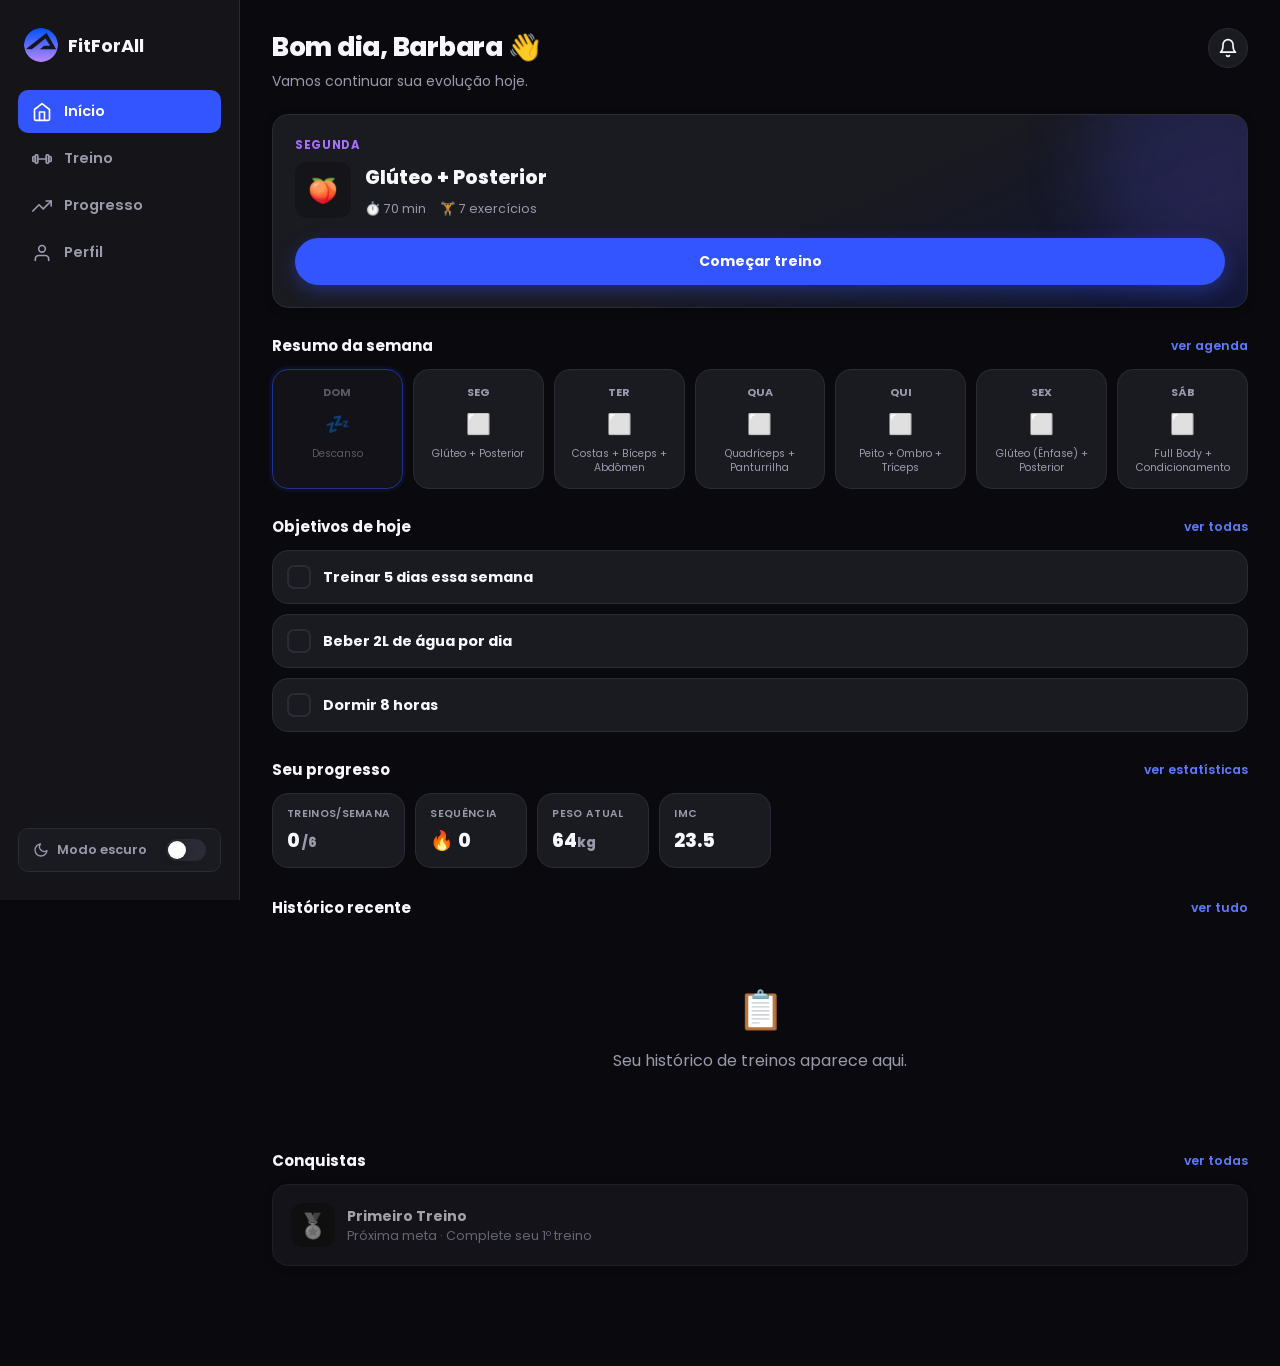
==== index.html @ 661342c2 "Add files via upload" ====
<!DOCTYPE html>
<html lang="pt-BR">
<head>
<meta charset="UTF-8">
<meta name="viewport" content="width=device-width, initial-scale=1.0, viewport-fit=cover">
<title>FitForAll — Treinos Personalizados</title>
<meta name="description" content="Organize seus treinos, acompanhe seu progresso e siga seu cronograma semanal.">
<link rel="manifest" href="manifest.json">
<meta name="theme-color" content="#0A0A0E">
<meta name="mobile-web-app-capable" content="yes">
<meta name="apple-mobile-web-app-capable" content="yes">
<meta name="apple-mobile-web-app-status-bar-style" content="black-translucent">
<meta name="apple-mobile-web-app-title" content="FitForAll">
<link rel="apple-touch-icon" href="icons/apple-touch-icon.png">
<link rel="icon" href="favicon.ico" sizes="any">
<link rel="icon" href="icons/icon-192.png" type="image/png">
<link rel="preconnect" href="https://fonts.googleapis.com">
<link rel="preconnect" href="https://fonts.gstatic.com" crossorigin>
<link rel="stylesheet" href="https://fonts.googleapis.com/css2?family=Poppins:wght@400;500;600;700;800&display=swap" media="print" onload="this.media='all'">
<noscript><link rel="stylesheet" href="https://fonts.googleapis.com/css2?family=Poppins:wght@400;500;600;700;800&display=swap"></noscript>
<link rel="stylesheet" href="css/style.css">
</head>
<body>

<div class="loader-screen" id="loader">
  <div class="loader-ring"></div>
  <p>Carregando seu treino...</p>
</div>

<div id="app"></div>

<script defer src="js/storage.js"></script>
<script defer src="js/data.js"></script>
<script defer src="js/icons.js"></script>
<script defer src="js/timer.js"></script>
<script defer src="js/charts.js"></script>
<script defer src="js/app.js"></script>
</body>
</html>
---- css/style.css ----
/* ==========================================================================
   FitTrack — Design Tokens
   ========================================================================== */
:root{
  --black:#0D0D12;
  --white:#FFFFFF;
  --gray:#F7F7FC;
  --blue:#3355FF;
  --purple:#A66FFC;
  --green:#22C55E;
  --red:#EF4444;

  --bg:#0A0A0E;
  --bg-elevated:#141419;
  --bg-card:#1A1A21;
  --bg-card-hover:#212129;
  --border:#2B2B35;
  --text:#F7F7FC;
  --text-dim:#9A9AAC;
  --text-faint:#848499;
  --accent:var(--blue);
  --accent-2:var(--purple);
  --accent-gradient:linear-gradient(135deg,var(--blue),var(--purple));
  --accent-text:#5C79FF;
  --danger:var(--red);

  --radius-sm:10px;
  --radius:16px;
  --radius-lg:24px;
  --radius-pill:999px;

  --shadow-sm:0 2px 8px rgba(0,0,0,.25);
  --shadow:0 8px 24px rgba(0,0,0,.35);
  --shadow-lg:0 16px 48px rgba(0,0,0,.45);

  --ease:cubic-bezier(.22,1,.36,1);
  --font-display:'Poppins',system-ui,sans-serif;
  --font-body:'Poppins',system-ui,sans-serif;
}

body.light{
  --bg:#F7F7FC;
  --bg-elevated:#FFFFFF;
  --bg-card:#FFFFFF;
  --bg-card-hover:#EFEFF7;
  --border:#E3E3EF;
  --text:#1D1D1F;
  --text-dim:#6B6B78;
  --text-faint:#757582;
  --accent-text:var(--blue);
  --shadow-sm:0 2px 8px rgba(29,29,31,.06);
  --shadow:0 8px 24px rgba(29,29,31,.08);
  --shadow-lg:0 16px 48px rgba(29,29,31,.12);
}

*,*::before,*::after{box-sizing:border-box;margin:0;padding:0;}
html{-webkit-tap-highlight-color:transparent;}
body{
  font-family:var(--font-body);
  background:var(--bg);
  color:var(--text);
  min-height:100vh;
  transition:background .4s var(--ease),color .4s var(--ease);
  overflow-x:hidden;
}
h1,h2,h3,h4{font-family:var(--font-display);letter-spacing:-.01em;}
button{font-family:inherit;cursor:pointer;border:none;background:none;color:inherit;}
input,select,textarea{font-family:inherit;color:inherit;}
a{color:inherit;text-decoration:none;}
::selection{background:var(--accent);color:#fff;}

/* Scrollbar */
::-webkit-scrollbar{width:8px;height:8px;}
::-webkit-scrollbar-thumb{background:var(--border);border-radius:99px;}
::-webkit-scrollbar-track{background:transparent;}

/* Reduced motion */
@media (prefers-reduced-motion: reduce){
  *{animation-duration:.001ms !important;transition-duration:.001ms !important;}
}

/* ==========================================================================
   Layout shell
   ========================================================================== */
#app{
  display:flex;
  min-height:100vh;
}

.sidebar{
  width:240px;
  flex-shrink:0;
  background:var(--bg-elevated);
  border-right:1px solid var(--border);
  padding:28px 18px;
  display:flex;
  flex-direction:column;
  gap:28px;
  position:sticky;
  top:0;
  height:100vh;
}
.brand{
  display:flex;
  align-items:center;
  gap:10px;
  padding:0 6px;
}
.brand-mark{
  width:34px;height:34px;border-radius:50%;
  object-fit:contain;flex-shrink:0;
}
.brand-name{font-family:var(--font-display);font-weight:700;font-size:18px;}

.nav{display:flex;flex-direction:column;gap:4px;}
.nav-item{
  display:flex;align-items:center;gap:12px;
  padding:11px 14px;border-radius:var(--radius-sm);
  color:var(--text-dim);font-weight:600;font-size:14.5px;
  transition:background .25s var(--ease),color .25s var(--ease),transform .15s var(--ease);
}
.nav-item .ico{width:20px;height:20px;display:flex;align-items:center;justify-content:center;flex-shrink:0;}
.nav-item:hover{background:var(--bg-card-hover);color:var(--text);}
.nav-item.active{background:var(--accent);color:#fff;}
.nav-item:active{transform:scale(.97);}

.sidebar-footer{margin-top:auto;display:flex;flex-direction:column;gap:10px;}
.theme-toggle{
  display:flex;align-items:center;justify-content:space-between;
  padding:10px 14px;border-radius:var(--radius-sm);background:var(--bg-card);
  border:1px solid var(--border);font-size:13px;color:var(--text-dim);font-weight:600;
}
.switch{
  width:40px;height:22px;border-radius:99px;background:var(--border);position:relative;transition:background .3s var(--ease);
}
.switch::after{
  content:'';position:absolute;top:2px;left:2px;width:18px;height:18px;border-radius:50%;
  background:#fff;transition:transform .3s var(--ease);box-shadow:var(--shadow-sm);
}
body.light .switch{background:var(--accent);}
body.light .switch::after{transform:translateX(18px);}

main.view-wrap{
  flex:1;
  min-width:0;
  padding:28px 32px 100px;
  max-width:1180px;
}

/* Mobile bottom nav */
.mobile-nav{
  display:none;
  position:fixed;bottom:0;left:0;right:0;
  background:var(--bg-elevated);
  border-top:1px solid var(--border);
  padding:8px 8px calc(8px + env(safe-area-inset-bottom));
  z-index:60;
  justify-content:space-around;
}
.mobile-nav .nav-item{
  flex:0 0 auto;min-width:60px;flex-direction:column;gap:4px;font-size:10.5px;
  padding:7px 8px;text-align:center;white-space:nowrap;border-radius:12px;
}
.mobile-nav .nav-item .lbl{white-space:nowrap;}
.mobile-nav .nav-item .ico{width:22px;height:22px;}
.mobile-nav .nav-item.active{background:var(--accent);}

@media (max-width: 880px){
  .sidebar{display:none;}
  .mobile-nav{display:flex;}
  main.view-wrap{padding:18px 16px 90px;max-width:100%;}
}

/* ==========================================================================
   Header / greeting
   ========================================================================== */
.view-header{
  display:flex;justify-content:space-between;align-items:flex-start;
  margin-bottom:22px;flex-wrap:wrap;gap:12px;
}
.greeting h1{font-size:26px;font-weight:800;}
.greeting p{color:var(--text-dim);font-size:14px;margin-top:4px;}
.header-actions{display:flex;gap:10px;align-items:center;}
.icon-btn{
  width:40px;height:40px;border-radius:50%;background:var(--bg-card);
  border:1px solid var(--border);display:flex;align-items:center;justify-content:center;
  font-size:17px;transition:transform .15s var(--ease),background .2s;
  position:relative;
}
.icon-btn:hover{background:var(--bg-card-hover);}
.icon-btn:active{transform:scale(.92);}
.badge-dot{
  position:absolute;top:6px;right:6px;width:8px;height:8px;border-radius:50%;
  background:var(--red);border:2px solid var(--bg-elevated);
}

/* ==========================================================================
   Cards & grid
   ========================================================================== */
.grid{display:grid;gap:16px;}
.grid-2{grid-template-columns:repeat(2,1fr);}
.grid-3{grid-template-columns:repeat(3,1fr);}
.grid-4{grid-template-columns:repeat(4,1fr);}
@media (max-width: 720px){
  .grid-2,.grid-3,.grid-4{grid-template-columns:repeat(2,1fr);}
}
@media (max-width: 460px){
  .grid-3,.grid-4{grid-template-columns:repeat(2,1fr);}
}

.card{
  background:var(--bg-card);
  border:1px solid var(--border);
  border-radius:var(--radius);
  padding:18px;
  box-shadow:var(--shadow-sm);
  transition:transform .25s var(--ease),box-shadow .25s var(--ease),background .3s var(--ease),border-color .3s;
}
.card.interactive:hover{transform:translateY(-3px);box-shadow:var(--shadow);border-color:var(--accent);}
.card.interactive:active{transform:translateY(-1px) scale(.99);}

.stat-card{display:flex;flex-direction:column;gap:6px;}
.stat-card .stat-label{font-size:12.5px;color:var(--text-dim);font-weight:600;text-transform:uppercase;letter-spacing:.03em;}
.stat-card .stat-value{font-family:var(--font-display);font-size:26px;font-weight:800;}
.stat-card .stat-sub{font-size:12px;color:var(--text-faint);}

/* Hero card — dominant "what should I do now" CTA on the Home screen */
.hero-card{
  position:relative;overflow:hidden;padding:22px;
  background:linear-gradient(155deg, var(--bg-card) 0%, var(--bg-card) 55%, rgba(51,85,255,.16) 100%);
}
.hero-card::before{
  content:'';position:absolute;top:-60px;right:-60px;width:220px;height:220px;border-radius:50%;
  background:var(--accent-gradient);opacity:.16;filter:blur(36px);pointer-events:none;
}
.hero-eyebrow{
  font-size:11.5px;font-weight:700;color:var(--purple);text-transform:uppercase;
  letter-spacing:.06em;margin-bottom:8px;
}
.hero-meta{display:flex;gap:14px;flex-wrap:wrap;margin-top:8px;font-size:12.5px;color:var(--text-dim);}
.hero-meta span{display:inline-flex;align-items:center;gap:5px;}
.hero-cta{width:100%;padding:17px 24px;font-size:15.5px;margin-top:20px;position:relative;}

/* Condensed progress strip — secondary to the hero CTA */
.progress-strip{display:flex;gap:10px;overflow-x:auto;padding-bottom:2px;-webkit-overflow-scrolling:touch;scrollbar-width:none;}
.progress-strip::-webkit-scrollbar{display:none;}
.progress-chip{
  flex:0 0 auto;min-width:112px;background:var(--bg-card);border:1px solid var(--border);
  border-radius:var(--radius);padding:12px 14px;display:flex;flex-direction:column;gap:4px;
}
.progress-chip .stat-label{font-size:10.5px;color:var(--text-dim);font-weight:600;text-transform:uppercase;letter-spacing:.03em;}
.progress-chip .stat-value{font-family:var(--font-display);font-size:19px;font-weight:800;}

/* Compact preview rows (recent history / latest achievement) */
.mini-preview-row{display:flex;align-items:center;gap:12px;}

.section-title{
  font-size:15px;font-weight:700;margin:26px 0 12px;
  display:flex;align-items:center;justify-content:space-between;
}
.section-title .link{font-size:12.5px;color:var(--accent-text);font-weight:600;}

/* Progress bars */
.progress-track{
  width:100%;height:9px;border-radius:99px;background:var(--border);overflow:hidden;
}
.progress-fill{
  height:100%;border-radius:99px;
  background:linear-gradient(90deg,var(--blue),var(--purple));
  width:0%;
  transition:width 1s var(--ease);
}
.progress-fill.thin{background:var(--accent);}

.insight-card{
  font-size:13.5px;font-weight:600;padding:14px 16px;margin-bottom:10px;
  border-left:3px solid var(--border);
}
.insight-card.insight-success{border-left-color:var(--purple);background:rgba(166,111,252,.08);}
.mission-card{
  display:flex;align-items:center;gap:14px;padding:14px 16px;
}

.ring{position:relative;width:78px;height:78px;flex-shrink:0;}
.ring svg{transform:rotate(-90deg);}
.ring circle{fill:none;stroke-width:8;}
.ring .bg{stroke:var(--border);}
.ring .fg{stroke:var(--accent-2);stroke-linecap:round;transition:stroke-dashoffset 1.2s var(--ease);}
.ring-label{
  position:absolute;inset:0;display:flex;align-items:center;justify-content:center;
  font-weight:800;font-size:15px;font-family:var(--font-display);
}

/* Streak flame */
.streak-badge{
  display:flex;align-items:center;gap:8px;font-family:var(--font-display);font-weight:800;font-size:24px;
}

/* Buttons */
.btn{
  display:inline-flex;align-items:center;justify-content:center;gap:8px;
  padding:13px 20px;border-radius:var(--radius-pill);font-weight:700;font-size:14px;
  transition:transform .15s var(--ease),box-shadow .25s var(--ease),background .2s,opacity .2s;
}
.btn-primary{background:var(--accent);color:#fff;box-shadow:0 6px 18px rgba(51,85,255,.35);}
.btn-primary:hover{box-shadow:0 8px 24px rgba(51,85,255,.5);transform:translateY(-1px);}
.btn-primary:active{transform:translateY(0) scale(.97);}
.btn-success{background:var(--green);color:#fff;box-shadow:0 6px 18px rgba(34,197,94,.35);}
.btn-success:active{transform:scale(.97);}
.btn-danger{background:var(--red);color:#fff;}
.btn-ghost{background:var(--bg-card);border:1px solid var(--border);color:var(--text);}
.btn-ghost:hover{background:var(--bg-card-hover);}
.btn-block{width:100%;}
.btn-sm{padding:9px 14px;font-size:12.5px;}
.btn:disabled{opacity:.4;cursor:not-allowed;}
.btn-icon{width:44px;height:44px;padding:0;border-radius:50%;font-size:17px;}

/* Chips / filters */
.chip-row{display:flex;flex-wrap:wrap;gap:8px;}
.chip{
  padding:8px 14px;border-radius:var(--radius-pill);font-size:12.5px;font-weight:600;
  background:var(--bg-card);border:1px solid var(--border);color:var(--text-dim);
  transition:all .2s var(--ease);
}
.chip:hover{color:var(--text);border-color:var(--accent);}
.chip.active{background:var(--accent);color:#fff;border-color:var(--accent);}

/* Weekly calendar */
.week-grid{display:grid;grid-template-columns:repeat(7,1fr);gap:10px;}
@media (max-width:720px){.week-grid{grid-template-columns:repeat(4,1fr);}}
.day-card{
  border-radius:var(--radius);padding:14px 8px;text-align:center;
  background:var(--bg-card);border:1px solid var(--border);
  display:flex;flex-direction:column;align-items:center;gap:8px;
  transition:all .25s var(--ease);
}
.day-card.today{border-color:var(--accent);box-shadow:0 0 0 3px rgba(51,85,255,.15);}
.day-card.done{background:rgba(34,197,94,.08);border-color:var(--green);}
.day-card.rest{opacity:.55;}
.day-name{font-size:11px;color:var(--text-dim);font-weight:700;text-transform:uppercase;}
.day-status{font-size:20px;}
.day-workout{font-size:10.5px;color:var(--text-dim);line-height:1.3;min-height:26px;}

/* List rows */
.list-row{
  display:flex;align-items:center;gap:14px;padding:14px;border-radius:var(--radius);
  background:var(--bg-card);border:1px solid var(--border);margin-bottom:10px;
  transition:all .2s var(--ease);
}
.list-row:hover{border-color:var(--accent);}
.list-row-icon{
  width:44px;height:44px;border-radius:12px;background:var(--bg-elevated);
  display:flex;align-items:center;justify-content:center;font-size:19px;flex-shrink:0;
}
.list-row-body{flex:1;min-width:0;}
.list-row-title{font-weight:700;font-size:14.5px;}
.list-row-sub{font-size:12.5px;color:var(--text-dim);margin-top:2px;}

/* Editor de treino: arrastar-e-soltar pra reordenar exercícios */
.drag-hint{font-size:12px;color:var(--text-faint);margin-bottom:10px;}
.drag-handle{
  flex-shrink:0;width:26px;height:44px;display:flex;align-items:center;justify-content:center;
  color:var(--text-faint);font-size:18px;cursor:grab;touch-action:none;user-select:none;
  letter-spacing:-2px;line-height:1;
}
.drag-handle:active{cursor:grabbing;}
.draggable-row.dragging{
  opacity:.9;box-shadow:var(--shadow-lg);border-color:var(--accent);
  position:relative;z-index:20;
}
.add-exercise-row:hover{border-color:var(--accent);background:var(--bg-card-hover);}

/* Exercise card */
.exercise-card{cursor:pointer;}
.exercise-thumb{
  width:100%;aspect-ratio:16/10;border-radius:var(--radius-sm);
  background:linear-gradient(135deg,var(--bg-elevated),var(--bg-card-hover));
  display:flex;align-items:center;justify-content:center;font-size:34px;margin-bottom:10px;
  border:1px solid var(--border);
}
.exercise-name{font-weight:700;font-size:14px;}
.exercise-meta{font-size:11.5px;color:var(--text-dim);margin-top:3px;}
.muscle-tag{
  display:inline-block;margin-top:8px;padding:3px 9px;border-radius:99px;font-size:10.5px;font-weight:700;
  background:rgba(51,85,255,.14);color:var(--accent-text);
}

/* Modal / overlay */
.overlay{
  position:fixed;inset:0;background:rgba(0,0,0,.6);backdrop-filter:blur(4px);
  display:flex;align-items:flex-end;justify-content:center;z-index:100;
  opacity:0;pointer-events:none;transition:opacity .3s var(--ease);
}
.overlay.open{opacity:1;pointer-events:auto;}
@media (min-width:720px){.overlay{align-items:center;}}
.modal{
  background:var(--bg-elevated);border-radius:22px 22px 0 0;
  width:100%;max-width:560px;max-height:88vh;overflow-y:auto;
  padding:22px;transform:translateY(40px);transition:transform .35s var(--ease);
  border:1px solid var(--border);
}
@media (min-width:720px){.modal{border-radius:22px;transform:translateY(20px) scale(.97);}}
.overlay.open .modal{transform:translateY(0) scale(1);}
.modal-handle{width:40px;height:4px;background:var(--border);border-radius:99px;margin:0 auto 16px;}
.modal-close{
  position:absolute;top:16px;right:16px;width:34px;height:34px;border-radius:50%;
  background:var(--bg-card);display:flex;align-items:center;justify-content:center;
}

/* Full-screen workout runner */
.runner{
  position:fixed;inset:0;background:var(--bg);z-index:200;
  display:flex;flex-direction:column;
  transform:translateY(100%);transition:transform .4s var(--ease);
}
.runner.open{transform:translateY(0);}
.runner-header{
  padding:18px 20px;display:flex;align-items:center;justify-content:space-between;
  border-bottom:1px solid var(--border);
}
.runner-body{flex:1;overflow-y:auto;padding:24px 20px 40px;display:flex;flex-direction:column;align-items:center;}
.runner-exercise-media{
  width:100%;max-width:340px;aspect-ratio:4/3;border-radius:var(--radius-lg);
  background:linear-gradient(135deg,var(--bg-elevated),var(--bg-card-hover));
  display:flex;align-items:center;justify-content:center;font-size:64px;margin-bottom:18px;
  border:1px solid var(--border);
}
.runner-title{font-size:22px;font-weight:800;text-align:center;}
.runner-muscle{color:var(--text-dim);font-size:13px;margin-top:4px;text-align:center;}
.set-tracker{width:100%;max-width:400px;margin-top:24px;display:flex;flex-direction:column;gap:10px;}
.set-row{
  display:flex;align-items:center;gap:10px;background:var(--bg-card);border:1px solid var(--border);
  border-radius:var(--radius-sm);padding:10px 12px;transition:all .2s var(--ease);
}
.set-row.done{border-color:var(--green);background:rgba(34,197,94,.07);}
.set-num{width:26px;height:26px;border-radius:50%;background:var(--bg-elevated);display:flex;align-items:center;justify-content:center;font-size:12px;font-weight:700;flex-shrink:0;}
.set-row input{
  width:100%;background:var(--bg-elevated);border:1px solid var(--border);border-radius:8px;
  padding:8px 10px;font-size:14px;text-align:center;
}
.set-field{flex:1;display:flex;flex-direction:column;gap:3px;}
.set-field label{font-size:9.5px;color:var(--text-faint);text-transform:uppercase;font-weight:700;text-align:center;}
.set-check{
  width:34px;height:34px;border-radius:50%;background:var(--bg-elevated);border:1px solid var(--border);
  display:flex;align-items:center;justify-content:center;flex-shrink:0;transition:all .2s var(--ease);
}
.set-row.done .set-check{background:var(--green);border-color:var(--green);color:#fff;}
.runner-footer{padding:16px 20px calc(16px + env(safe-area-inset-bottom));border-top:1px solid var(--border);}
.rest-compare{font-size:12px;color:var(--text-dim);margin-top:14px;text-align:center;}
.rest-compare b{color:var(--text);}

/* Rest timer — experiência full-screen, estilo Hevy */
.rest-overlay{
  position:fixed;inset:0;z-index:200;
  background:var(--bg);
  display:flex;align-items:center;justify-content:center;
  opacity:0;transition:opacity .3s var(--ease);
}
.rest-overlay.open{opacity:1;}
.rest-overlay-inner{width:100%;max-width:380px;padding:32px 24px;text-align:center;}
.rest-eyebrow{font-size:13px;font-weight:700;color:var(--purple);text-transform:uppercase;letter-spacing:.08em;margin-bottom:24px;}
.rest-ring{position:relative;width:220px;height:220px;margin:0 auto 28px;}
.rest-ring svg{width:100%;height:100%;transform:rotate(-90deg);}
.rest-ring circle{fill:none;stroke-width:10;}
.rest-ring-bg{stroke:var(--border);}
.rest-ring-fg{stroke:var(--blue);stroke-linecap:round;transition:stroke-dashoffset 1s linear;}
.rest-time{position:absolute;inset:0;display:flex;align-items:center;justify-content:center;font-family:var(--font-display);font-size:52px;font-weight:800;}
.rest-next{margin-bottom:28px;min-height:40px;}
.rest-next-label{font-size:12px;color:var(--text-dim);text-transform:uppercase;letter-spacing:.05em;}
.rest-next-name{font-size:18px;font-weight:800;margin-top:4px;line-height:1.3;}
.rest-actions{display:flex;flex-direction:column;gap:12px;}

/* Completion celebration */
.celebrate{
  display:flex;flex-direction:column;align-items:center;text-align:center;gap:14px;padding:30px 10px;
}
.celebrate .emoji{font-size:64px;}
.celebrate h2{font-size:24px;}
.celebrate p{color:var(--text-dim);font-size:14px;}
.celebrate-stats{display:flex;gap:20px;margin:10px 0;}
.celebrate-stats div{text-align:center;}
.celebrate-stats b{display:block;font-size:20px;font-family:var(--font-display);}
.celebrate-stats span{font-size:11px;color:var(--text-dim);}
.xp-earned{
  font-family:var(--font-display);font-weight:800;font-size:18px;color:#fff;
  background:var(--accent-gradient);padding:8px 20px;border-radius:var(--radius-pill);
}
.celebrate-extra{font-size:13px;color:var(--text);font-weight:600;margin:0;}

/* Confetti */
.confetti-piece{
  position:fixed;top:-10px;width:8px;height:14px;z-index:300;pointer-events:none;
  animation:confetti-fall linear forwards;
}
@keyframes confetti-fall{
  to{transform:translateY(105vh) rotate(540deg);opacity:.3;}
}

/* Toast / notification */
.toast-wrap{position:fixed;top:16px;right:16px;z-index:400;display:flex;flex-direction:column;gap:10px;max-width:320px;}
.toast{
  background:var(--bg-elevated);border:1px solid var(--border);border-radius:var(--radius-sm);
  padding:13px 16px;box-shadow:var(--shadow);font-size:13px;display:flex;gap:10px;align-items:flex-start;
  animation:toast-in .35s var(--ease);
}
@keyframes toast-in{from{transform:translateX(30px);opacity:0;}to{transform:translateX(0);opacity:1;}}
.toast b{display:block;font-size:13px;margin-bottom:2px;}
.toast span{color:var(--text-dim);font-size:12px;}

/* Forms */
.field{display:flex;flex-direction:column;gap:6px;margin-bottom:14px;min-width:0;}
.field label{font-size:12.5px;font-weight:600;color:var(--text-dim);}
.field input,.field select,.field textarea{
  width:100%;
  background:var(--bg-card);border:1px solid var(--border);border-radius:var(--radius-sm);
  padding:12px 14px;font-size:14px;transition:border-color .2s;
}
.field input:focus,.field select:focus,.field textarea:focus{outline:none;border-color:var(--accent);}

/* ==========================================================================
   Acessibilidade — foco visível (WCAG 2.2 AA 2.4.7 / 2.4.11)
   Usa :focus-visible pra só aparecer em navegação por teclado, não em
   todo clique de mouse/touch. Aplica a TODO elemento interativo, incluindo
   divs que viraram clicáveis via role="button" (ver makeInteractiveElementsAccessible
   em app.js).
   ========================================================================== */
button:focus-visible,
a:focus-visible,
input:focus-visible,
select:focus-visible,
textarea:focus-visible,
[tabindex]:focus-visible,
[role="button"]:focus-visible{
  outline:2px solid var(--blue);
  outline-offset:2px;
  border-radius:4px;
}
.field input:focus-visible,.field select:focus-visible,.field textarea:focus-visible{
  outline:2px solid var(--blue);
  outline-offset:1px;
  border-color:var(--accent);
}
/* Em elementos já redondos (ícones, chips), o offset padrão corta o anel — ajusta */
.icon-btn:focus-visible,.chip:focus-visible{outline-offset:3px;}
.nav-item:focus-visible{outline-offset:-2px;}

.field-row{display:grid;grid-template-columns:minmax(0,1fr) minmax(0,1fr);gap:12px;}

/* Tabs */
.tabs{display:flex;gap:6px;border-bottom:1px solid var(--border);margin-bottom:18px;overflow-x:auto;}
.tab-btn{
  padding:10px 14px;font-size:13px;font-weight:700;color:var(--text-dim);white-space:nowrap;
  border-bottom:2px solid transparent;transition:all .2s;
}
.tab-btn.active{color:var(--text);border-color:var(--accent);}

/* Goals */
.goal-row{display:flex;align-items:center;gap:12px;}
.goal-check{
  width:24px;height:24px;border-radius:7px;border:2px solid var(--border);flex-shrink:0;
  display:flex;align-items:center;justify-content:center;font-size:13px;transition:all .2s var(--ease);
}
.goal-row.done .goal-check{background:var(--green);border-color:var(--green);color:#fff;}
.goal-row.done .list-row-title{text-decoration:line-through;color:var(--text-dim);}

/* Achievement */
.ach-card{text-align:center;padding:18px 10px;}
.ach-emoji{font-size:32px;display:block;margin-bottom:8px;filter:grayscale(1);opacity:.35;transition:all .3s var(--ease);}
.ach-card.unlocked .ach-emoji{filter:none;opacity:1;}
.ach-card.unlocked{border-color:var(--accent);}
.ach-name{font-size:12.5px;font-weight:700;}
.ach-desc{font-size:10.5px;color:var(--text-dim);margin-top:3px;}

/* Empty state */
.empty-state{text-align:center;padding:50px 20px;color:var(--text-dim);}
.empty-state .emoji{font-size:38px;display:block;margin-bottom:10px;}

/* Simple bar chart */
.bar-chart{display:flex;align-items:flex-end;gap:8px;height:140px;padding-top:10px;}
.bar-chart .bar-col{flex:1;display:flex;flex-direction:column;align-items:center;justify-content:flex-end;height:100%;gap:6px;}
.bar-chart .bar{
  width:100%;max-width:26px;border-radius:6px 6px 2px 2px;background:linear-gradient(180deg,var(--blue),var(--purple));
  transition:height 1s var(--ease);min-height:3px;
}
.bar-chart .bar-label{font-size:10px;color:var(--text-dim);font-weight:600;}

/* Line sparkline */
.line-chart-wrap{width:100%;overflow-x:auto;}

/* Fade / slide in */
.view-enter{animation:view-in .4s var(--ease);}
@keyframes view-in{from{opacity:0;transform:translateY(10px);}to{opacity:1;transform:translateY(0);}}

.mood-row{display:flex;gap:10px;justify-content:center;flex-wrap:wrap;}
.mood-opt{
  display:flex;flex-direction:column;align-items:center;gap:6px;padding:14px 10px;border-radius:var(--radius);
  background:var(--bg-card);border:2px solid var(--border);flex:1;min-width:70px;transition:all .2s var(--ease);
}
.mood-opt .em{font-size:26px;}
.mood-opt span{font-size:10.5px;font-weight:700;color:var(--text-dim);}
.mood-opt.selected{border-color:var(--accent);background:rgba(51,85,255,.08);}

.skeleton{
  background:linear-gradient(90deg,var(--bg-card) 25%,var(--bg-card-hover) 50%,var(--bg-card) 75%);
  background-size:200% 100%;animation:shimmer 1.4s infinite;border-radius:var(--radius-sm);
}
@keyframes shimmer{from{background-position:200% 0;}to{background-position:-200% 0;}}

.loader-screen{
  position:fixed;inset:0;background:var(--bg);z-index:999;display:flex;flex-direction:column;
  align-items:center;justify-content:center;gap:16px;transition:opacity .5s var(--ease);
}
.loader-ring{
  width:44px;height:44px;border-radius:50%;border:4px solid var(--border);border-top-color:var(--accent);
  animation:spin 0.8s linear infinite;
}
@keyframes spin{to{transform:rotate(360deg);}}
.loader-screen p{color:var(--text-dim);font-size:13px;font-weight:600;}

hr.sep{border:none;border-top:1px solid var(--border);margin:20px 0;}
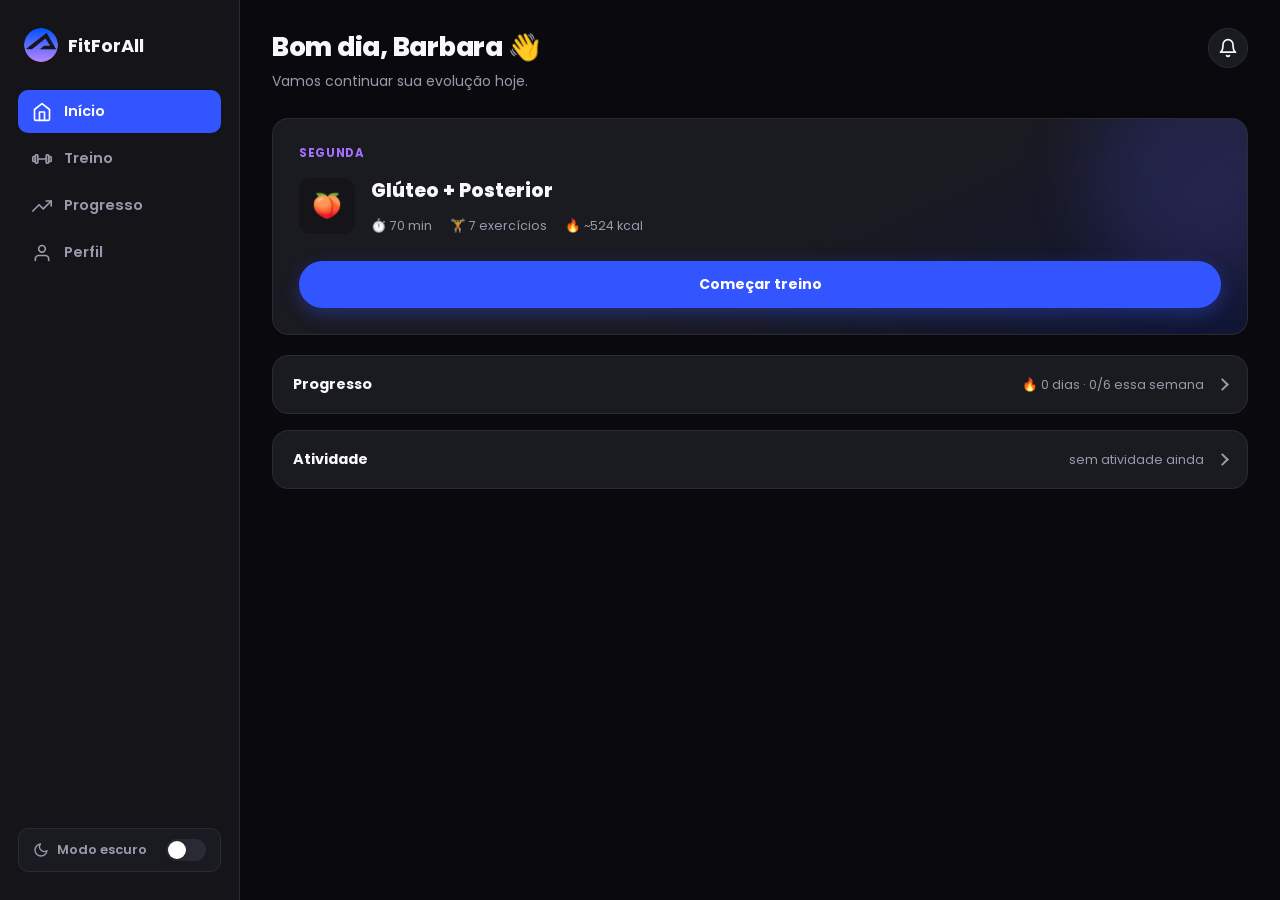
==== commit 8325d013: "Add analytics.js script to index.html" ====
--- a/index.html
+++ b/index.html
@@ -29,9 +29,16 @@
 
 <div id="app"></div>
 
+<script defer src="js/config.js"></script>
+<script defer src="js/utils.js"></script>
 <script defer src="js/storage.js"></script>
+<script defer src="js/database.js"></script>
+<script defer src="js/api.js"></script>
+<script defer src="js/auth.js"></script>
+<script defer src="js/sync.js"></script>
 <script defer src="js/data.js"></script>
 <script defer src="js/icons.js"></script>
+<script defer src="js/analytics.js"></script>
 <script defer src="js/timer.js"></script>
 <script defer src="js/charts.js"></script>
 <script defer src="js/app.js"></script>
--- a/css/style.css
+++ b/css/style.css
@@ -143,7 +143,7 @@
 main.view-wrap{
   flex:1;
   min-width:0;
-  padding:28px 32px 100px;
+  padding:calc(28px + env(safe-area-inset-top)) 32px 100px;
   max-width:1180px;
 }
 
@@ -168,7 +168,7 @@
 @media (max-width: 880px){
   .sidebar{display:none;}
   .mobile-nav{display:flex;}
-  main.view-wrap{padding:18px 16px 90px;max-width:100%;}
+  main.view-wrap{padding:calc(22px + env(safe-area-inset-top)) 18px 90px;max-width:100%;}
 }
 
 /* ==========================================================================
@@ -176,7 +176,7 @@
    ========================================================================== */
 .view-header{
   display:flex;justify-content:space-between;align-items:flex-start;
-  margin-bottom:22px;flex-wrap:wrap;gap:12px;
+  margin-bottom:26px;flex-wrap:wrap;gap:12px;
 }
 .greeting h1{font-size:26px;font-weight:800;}
 .greeting p{color:var(--text-dim);font-size:14px;margin-top:4px;}
@@ -226,7 +226,7 @@
 
 /* Hero card — dominant "what should I do now" CTA on the Home screen */
 .hero-card{
-  position:relative;overflow:hidden;padding:22px;
+  position:relative;overflow:hidden;padding:26px;margin-bottom:20px;
   background:linear-gradient(155deg, var(--bg-card) 0%, var(--bg-card) 55%, rgba(51,85,255,.16) 100%);
 }
 .hero-card::before{
@@ -235,21 +235,34 @@
 }
 .hero-eyebrow{
   font-size:11.5px;font-weight:700;color:var(--purple);text-transform:uppercase;
-  letter-spacing:.06em;margin-bottom:8px;
-}
-.hero-meta{display:flex;gap:14px;flex-wrap:wrap;margin-top:8px;font-size:12.5px;color:var(--text-dim);}
-.hero-meta span{display:inline-flex;align-items:center;gap:5px;}
-.hero-cta{width:100%;padding:17px 24px;font-size:15.5px;margin-top:20px;position:relative;}
+  letter-spacing:.06em;margin-bottom:14px;
+}
+.hero-meta{display:flex;gap:18px;flex-wrap:wrap;margin-top:12px;font-size:12.5px;color:var(--text-dim);}
+.hero-meta span{display:inline-flex;align-items:center;gap:6px;}
+.hero-cta{width:100%;padding:17px 24px;font-size:15.5px;margin-top:26px;position:relative;}
 
 /* Condensed progress strip — secondary to the hero CTA */
-.progress-strip{display:flex;gap:10px;overflow-x:auto;padding-bottom:2px;-webkit-overflow-scrolling:touch;scrollbar-width:none;}
-.progress-strip::-webkit-scrollbar{display:none;}
-.progress-chip{
-  flex:0 0 auto;min-width:112px;background:var(--bg-card);border:1px solid var(--border);
-  border-radius:var(--radius);padding:12px 14px;display:flex;flex-direction:column;gap:4px;
-}
-.progress-chip .stat-label{font-size:10.5px;color:var(--text-dim);font-weight:600;text-transform:uppercase;letter-spacing:.03em;}
-.progress-chip .stat-value{font-family:var(--font-display);font-size:19px;font-weight:800;}
+/* Seções recolhíveis do Dashboard — <details> nativo: já vem com
+   navegação por teclado e anúncio de expandido/recolhido pro leitor de
+   tela, sem precisar de JS extra pra isso. */
+.dash-section{
+  background:var(--bg-card);border:1px solid var(--border);border-radius:var(--radius);
+  margin-bottom:16px;overflow:hidden;
+}
+.dash-section summary{
+  list-style:none;cursor:pointer;padding:18px 20px;display:flex;
+  align-items:center;justify-content:space-between;gap:14px;
+}
+.dash-section summary::-webkit-details-marker{display:none;}
+.dash-section summary::after{
+  content:'';width:9px;height:9px;border-right:2px solid var(--text-dim);border-bottom:2px solid var(--text-dim);
+  transform:rotate(-45deg);flex-shrink:0;transition:transform .2s var(--ease);
+}
+.dash-section[open] summary::after{transform:rotate(45deg);}
+.dash-section-title{font-weight:700;font-size:14.5px;}
+.dash-section-glance{font-size:12.5px;color:var(--text-dim);flex:1;text-align:right;overflow:hidden;text-overflow:ellipsis;white-space:nowrap;}
+.dash-section-body{padding:4px 20px 20px;}
+.dash-section-body .section-title{margin-top:22px;}
 
 /* Compact preview rows (recent history / latest achievement) */
 .mini-preview-row{display:flex;align-items:center;gap:12px;}
@@ -340,6 +353,22 @@
 .day-name{font-size:11px;color:var(--text-dim);font-weight:700;text-transform:uppercase;}
 .day-status{font-size:20px;}
 .day-workout{font-size:10.5px;color:var(--text-dim);line-height:1.3;min-height:26px;}
+.day-status svg{display:inline-block;}
+.day-card.done .day-status{color:var(--green);}
+.day-card.rest .day-status{color:var(--text-faint);}
+
+.agenda-week-nav{display:flex;align-items:center;justify-content:space-between;margin-bottom:16px;}
+.agenda-week-label{text-align:center;display:flex;flex-direction:column;}
+.agenda-week-label span:first-child{font-weight:700;font-size:15px;}
+.agenda-week-sub{font-size:12px;color:var(--text-dim);}
+.agenda-complete-banner{
+  display:flex;align-items:center;gap:8px;justify-content:center;
+  background:rgba(34,197,94,.1);color:var(--green);border:1px solid rgba(34,197,94,.3);
+  border-radius:var(--radius);padding:10px 14px;font-size:13px;font-weight:700;margin-bottom:16px;
+}
+.list-row-muted{opacity:.6;}
+.list-row-trail{flex-shrink:0;color:var(--text-dim);display:flex;align-items:center;}
+.done-badge{display:flex;align-items:center;gap:5px;color:var(--green);font-weight:700;font-size:12.5px;}
 
 /* List rows */
 .list-row{
@@ -388,7 +417,7 @@
 /* Modal / overlay */
 .overlay{
   position:fixed;inset:0;background:rgba(0,0,0,.6);backdrop-filter:blur(4px);
-  display:flex;align-items:flex-end;justify-content:center;z-index:100;
+  display:flex;align-items:flex-end;justify-content:center;z-index:250;
   opacity:0;pointer-events:none;transition:opacity .3s var(--ease);
 }
 .overlay.open{opacity:1;pointer-events:auto;}
@@ -415,36 +444,44 @@
 }
 .runner.open{transform:translateY(0);}
 .runner-header{
-  padding:18px 20px;display:flex;align-items:center;justify-content:space-between;
-  border-bottom:1px solid var(--border);
-}
+  padding:calc(18px + env(safe-area-inset-top)) 20px 18px;display:flex;align-items:center;justify-content:space-between;
+  gap:12px;border-bottom:1px solid var(--border);
+}
+.runner-header-mid{flex:1;min-width:0;text-align:center;}
+.runner-counter{font-weight:700;font-size:13px;color:var(--text-dim);}
+.runner-clock{font-size:11.5px;color:var(--text-faint);margin-top:2px;white-space:nowrap;overflow:hidden;text-overflow:ellipsis;}
 .runner-body{flex:1;overflow-y:auto;padding:24px 20px 40px;display:flex;flex-direction:column;align-items:center;}
 .runner-exercise-media{
   width:100%;max-width:340px;aspect-ratio:4/3;border-radius:var(--radius-lg);
   background:linear-gradient(135deg,var(--bg-elevated),var(--bg-card-hover));
   display:flex;align-items:center;justify-content:center;font-size:64px;margin-bottom:18px;
-  border:1px solid var(--border);
-}
+  border:1px solid var(--border);transition:border-color .3s, box-shadow .3s;
+}
+.runner-exercise-media.complete{border-color:var(--green);box-shadow:0 0 0 3px rgba(34,197,94,.2);animation:exercisePulse .6s var(--ease);}
+@keyframes exercisePulse{0%{transform:scale(1);}50%{transform:scale(1.03);}100%{transform:scale(1);}}
 .runner-title{font-size:22px;font-weight:800;text-align:center;}
 .runner-muscle{color:var(--text-dim);font-size:13px;margin-top:4px;text-align:center;}
-.set-tracker{width:100%;max-width:400px;margin-top:24px;display:flex;flex-direction:column;gap:10px;}
+.set-tracker{width:100%;max-width:400px;margin-top:24px;display:flex;flex-direction:column;gap:12px;}
 .set-row{
   display:flex;align-items:center;gap:10px;background:var(--bg-card);border:1px solid var(--border);
-  border-radius:var(--radius-sm);padding:10px 12px;transition:all .2s var(--ease);
+  border-radius:var(--radius-sm);padding:12px;transition:all .2s var(--ease);min-height:44px;
 }
 .set-row.done{border-color:var(--green);background:rgba(34,197,94,.07);}
-.set-num{width:26px;height:26px;border-radius:50%;background:var(--bg-elevated);display:flex;align-items:center;justify-content:center;font-size:12px;font-weight:700;flex-shrink:0;}
+.set-row.skipped{opacity:.55;}
+.set-num{width:28px;height:28px;border-radius:50%;background:var(--bg-elevated);display:flex;align-items:center;justify-content:center;font-size:12px;font-weight:700;flex-shrink:0;}
 .set-row input{
   width:100%;background:var(--bg-elevated);border:1px solid var(--border);border-radius:8px;
-  padding:8px 10px;font-size:14px;text-align:center;
-}
-.set-field{flex:1;display:flex;flex-direction:column;gap:3px;}
+  padding:11px 10px;font-size:15px;text-align:center;min-height:44px;
+}
+.set-field{flex:1;display:flex;flex-direction:column;gap:4px;}
 .set-field label{font-size:9.5px;color:var(--text-faint);text-transform:uppercase;font-weight:700;text-align:center;}
 .set-check{
-  width:34px;height:34px;border-radius:50%;background:var(--bg-elevated);border:1px solid var(--border);
+  width:44px;height:44px;border-radius:50%;background:var(--bg-elevated);border:1px solid var(--border);
   display:flex;align-items:center;justify-content:center;flex-shrink:0;transition:all .2s var(--ease);
 }
 .set-row.done .set-check{background:var(--green);border-color:var(--green);color:#fff;}
+.set-skip-btn{width:40px;height:40px;flex-shrink:0;color:var(--text-faint);}
+.set-skipped-label{flex:1;font-size:13px;color:var(--text-faint);font-style:italic;}
 .runner-footer{padding:16px 20px calc(16px + env(safe-area-inset-bottom));border-top:1px solid var(--border);}
 .rest-compare{font-size:12px;color:var(--text-dim);margin-top:14px;text-align:center;}
 .rest-compare b{color:var(--text);}
@@ -464,11 +501,25 @@
 .rest-ring circle{fill:none;stroke-width:10;}
 .rest-ring-bg{stroke:var(--border);}
 .rest-ring-fg{stroke:var(--blue);stroke-linecap:round;transition:stroke-dashoffset 1s linear;}
-.rest-time{position:absolute;inset:0;display:flex;align-items:center;justify-content:center;font-family:var(--font-display);font-size:52px;font-weight:800;}
+.rest-time{position:absolute;inset:0;display:flex;align-items:center;justify-content:center;font-family:var(--font-display);font-size:52px;font-weight:800;cursor:pointer;border-radius:50%;transition:background .2s;}
+.rest-time:hover,.rest-time:focus-visible{background:rgba(255,255,255,.05);}
+.rest-time-input{
+  position:absolute;inset:24px;width:calc(100% - 48px);height:calc(100% - 48px);
+  border-radius:50%;text-align:center;background:var(--bg-card);border:2px solid var(--accent);
+  font-family:var(--font-display);font-size:40px;font-weight:800;color:var(--text);
+  -moz-appearance:textfield;
+}
+.rest-time-input::-webkit-outer-spin-button,.rest-time-input::-webkit-inner-spin-button{-webkit-appearance:none;margin:0;}
+.rest-edit-hint{font-size:11.5px;color:var(--text-faint);margin:-16px 0 20px;}
 .rest-next{margin-bottom:28px;min-height:40px;}
 .rest-next-label{font-size:12px;color:var(--text-dim);text-transform:uppercase;letter-spacing:.05em;}
 .rest-next-name{font-size:18px;font-weight:800;margin-top:4px;line-height:1.3;}
 .rest-actions{display:flex;flex-direction:column;gap:12px;}
+.rest-adjust-row{display:flex;gap:12px;}
+.rest-adjust-row .btn{flex:1;}
+.rest-motivation{font-size:12.5px;color:var(--text-dim);font-style:italic;margin:-16px 0 20px;max-width:260px;}
+.rest-overlay.paused .rest-ring-fg{opacity:.4;}
+#restUndoBtn{width:100%;margin-top:4px;}
 
 /* Completion celebration */
 .celebrate{
@@ -486,6 +537,7 @@
   background:var(--accent-gradient);padding:8px 20px;border-radius:var(--radius-pill);
 }
 .celebrate-extra{font-size:13px;color:var(--text);font-weight:600;margin:0;}
+.celebrate-motivation{font-size:12.5px;color:var(--text-dim);font-style:italic;margin:4px 0 6px;}
 
 /* Confetti */
 .confetti-piece{
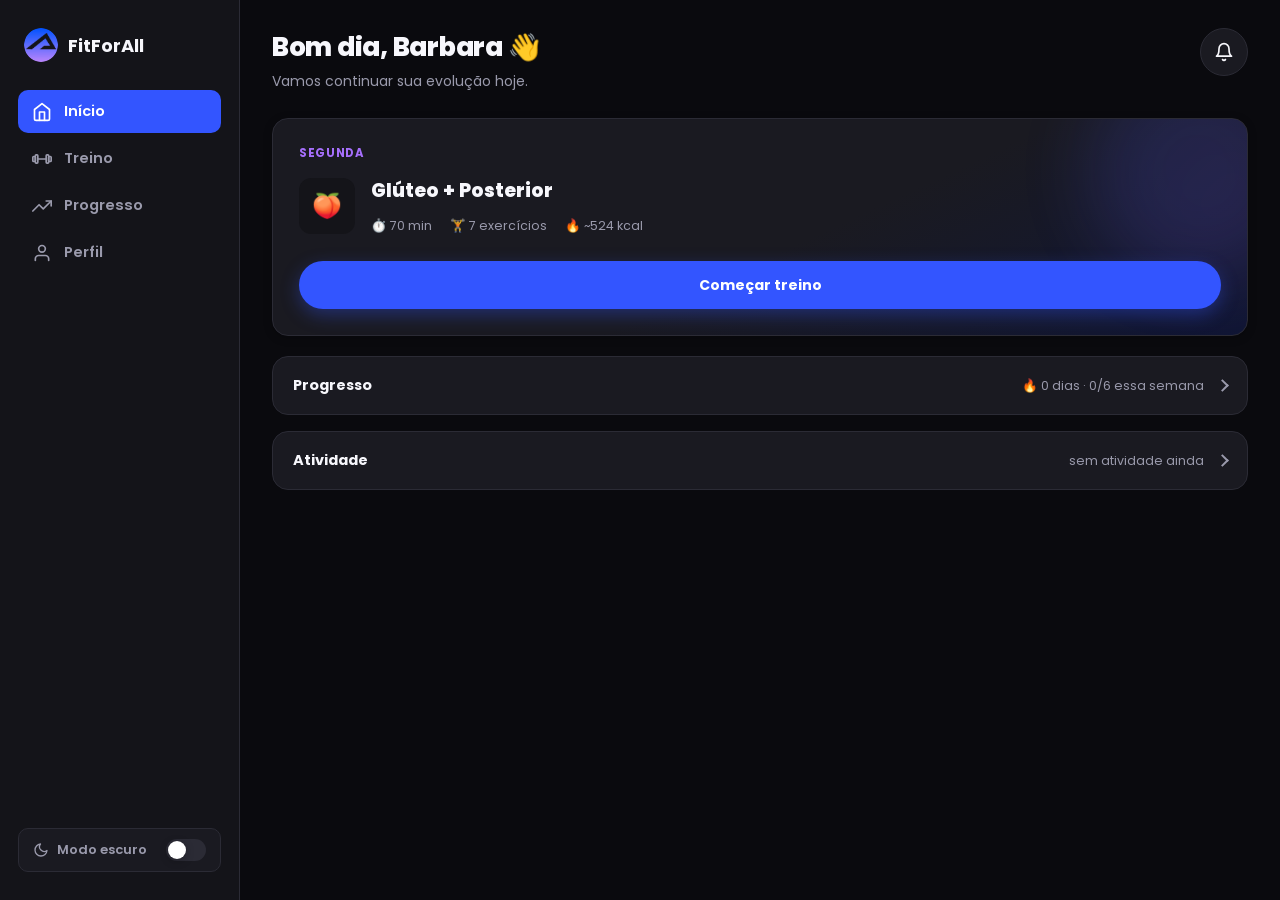
==== commit f38d6ad5: "Add progression.js script to index.html" ====
--- a/index.html
+++ b/index.html
@@ -39,8 +39,11 @@
 <script defer src="js/data.js"></script>
 <script defer src="js/icons.js"></script>
 <script defer src="js/analytics.js"></script>
+<script defer src="js/progression.js"></script>
+<script defer src="js/calendar.js"></script>
+<script defer src="js/photos.js"></script>
 <script defer src="js/timer.js"></script>
 <script defer src="js/charts.js"></script>
 <script defer src="js/app.js"></script>
 </body>
-</html>
+</html> 
--- a/css/style.css
+++ b/css/style.css
@@ -182,7 +182,7 @@
 .greeting p{color:var(--text-dim);font-size:14px;margin-top:4px;}
 .header-actions{display:flex;gap:10px;align-items:center;}
 .icon-btn{
-  width:40px;height:40px;border-radius:50%;background:var(--bg-card);
+  width:48px;height:48px;border-radius:50%;background:var(--bg-card);
   border:1px solid var(--border);display:flex;align-items:center;justify-content:center;
   font-size:17px;transition:transform .15s var(--ease),background .2s;
   position:relative;
@@ -204,8 +204,8 @@
 @media (max-width: 720px){
   .grid-2,.grid-3,.grid-4{grid-template-columns:repeat(2,1fr);}
 }
-@media (max-width: 460px){
-  .grid-3,.grid-4{grid-template-columns:repeat(2,1fr);}
+@media (max-width: 400px){
+  .grid-3,.grid-4{grid-template-columns:1fr;}
 }
 
 .card{
@@ -293,6 +293,73 @@
 .mission-card{
   display:flex;align-items:center;gap:14px;padding:14px 16px;
 }
+
+.analysis-banner{
+  display:flex;align-items:flex-start;gap:10px;padding:14px 16px;border-radius:var(--radius);
+  font-size:13px;font-weight:600;margin-bottom:20px;line-height:1.5;
+}
+.analysis-banner.warning{background:rgba(239,68,68,.1);color:#ff9a9a;border:1px solid rgba(239,68,68,.3);}
+.analysis-banner.info{background:rgba(51,85,255,.1);color:var(--accent-text);border:1px solid rgba(51,85,255,.25);}
+
+.balance-row{display:flex;align-items:center;gap:12px;padding:9px 0;}
+.balance-label{width:78px;flex-shrink:0;font-size:12.5px;font-weight:600;}
+.balance-track{flex:1;height:8px;border-radius:99px;background:var(--border);overflow:hidden;}
+.balance-fill{height:100%;border-radius:99px;transition:width .5s var(--ease);}
+.balance-status{width:96px;flex-shrink:0;font-size:11px;font-weight:700;text-align:right;}
+.pr-celebration{border-color:var(--purple);background:rgba(166,111,252,.06);}
+
+/* Calendário mensal */
+.cal-grid{display:grid;grid-template-columns:repeat(7,1fr);gap:6px;margin-bottom:14px;}
+.cal-weekday{text-align:center;font-size:11px;font-weight:700;color:var(--text-faint);text-transform:uppercase;padding-bottom:4px;}
+.cal-cell{
+  aspect-ratio:1;min-height:44px;border-radius:10px;background:var(--bg-card);border:1px solid var(--border);
+  display:flex;flex-direction:column;align-items:center;justify-content:center;gap:4px;
+  cursor:pointer;transition:all .15s var(--ease);position:relative;
+}
+.cal-cell:hover{border-color:var(--accent);}
+.cal-cell:active{transform:scale(.94);}
+.cal-cell.today{border-color:var(--accent);border-width:2px;}
+.cal-empty{background:transparent;border:none;cursor:default;}
+.cal-daynum{font-size:12.5px;font-weight:600;}
+.cal-dot{width:7px;height:7px;border-radius:50%;flex-shrink:0;}
+.cal-draggable{cursor:grab;touch-action:none;}
+.cal-draggable:active{cursor:grabbing;}
+.cal-dragging{opacity:.5;}
+.cal-drop-target{border-color:var(--purple);background:rgba(166,111,252,.12);box-shadow:0 0 0 2px var(--purple);}
+.cal-legend{display:flex;flex-wrap:wrap;gap:12px;margin-bottom:22px;}
+.cal-legend-item{display:flex;align-items:center;gap:6px;font-size:11.5px;color:var(--text-dim);}
+
+/* Heatmap estilo GitHub */
+.heatmap-grid{display:flex;gap:3px;padding:4px 0;min-width:min-content;}
+.heatmap-col{display:flex;flex-direction:column;gap:3px;}
+.heatmap-cell{width:12px;height:12px;border-radius:3px;flex-shrink:0;}
+
+/* Fotos de progresso */
+.photo-grid{display:grid;grid-template-columns:repeat(3,1fr);gap:10px;margin-bottom:8px;}
+.photo-add-tile{
+  aspect-ratio:3/4;border-radius:var(--radius);border:2px dashed var(--border);background:var(--bg-card);
+  display:flex;flex-direction:column;align-items:center;justify-content:center;gap:6px;
+  color:var(--text-dim);font-size:11.5px;font-weight:600;cursor:pointer;min-height:44px;
+}
+.photo-add-tile:hover{border-color:var(--accent);color:var(--accent);}
+.photo-tile{position:relative;aspect-ratio:3/4;border-radius:var(--radius);overflow:hidden;cursor:pointer;background:var(--bg-card);transition:transform .15s var(--ease),box-shadow .2s var(--ease);}
+.photo-tile:hover{box-shadow:0 4px 16px rgba(0,0,0,.3);}
+.photo-tile:active{transform:scale(.96);}
+.photo-add-tile:active{transform:scale(.96);}
+.tile-spinner{width:20px;height:20px;border-radius:50%;border:2px solid var(--border);border-top-color:var(--accent);animation:spin .8s linear infinite;}
+.photo-tile img{width:100%;height:100%;object-fit:cover;display:block;}
+.photo-date{
+  position:absolute;bottom:0;left:0;right:0;padding:6px 8px;font-size:10.5px;font-weight:700;color:#fff;
+  background:linear-gradient(transparent,rgba(0,0,0,.65));
+}
+.compare-photos{display:flex;gap:12px;margin-top:14px;}
+.compare-photo-col{flex:1;display:flex;flex-direction:column;align-items:center;gap:6px;}
+.compare-photo-col img{width:100%;aspect-ratio:3/4;object-fit:cover;border-radius:var(--radius);}
+.compare-photo-empty{
+  width:100%;aspect-ratio:3/4;border-radius:var(--radius);background:var(--bg-elevated);border:1px dashed var(--border);
+  display:flex;align-items:center;justify-content:center;color:var(--text-faint);font-size:12px;
+}
+.compare-photo-col span{font-size:11.5px;color:var(--text-dim);font-weight:600;}
 
 .ring{position:relative;width:78px;height:78px;flex-shrink:0;}
 .ring svg{transform:rotate(-90deg);}
@@ -312,7 +379,7 @@
 /* Buttons */
 .btn{
   display:inline-flex;align-items:center;justify-content:center;gap:8px;
-  padding:13px 20px;border-radius:var(--radius-pill);font-weight:700;font-size:14px;
+  padding:13px 20px;min-height:48px;border-radius:var(--radius-pill);font-weight:700;font-size:14px;
   transition:transform .15s var(--ease),box-shadow .25s var(--ease),background .2s,opacity .2s;
 }
 .btn-primary{background:var(--accent);color:#fff;box-shadow:0 6px 18px rgba(51,85,255,.35);}
@@ -321,10 +388,13 @@
 .btn-success{background:var(--green);color:#fff;box-shadow:0 6px 18px rgba(34,197,94,.35);}
 .btn-success:active{transform:scale(.97);}
 .btn-danger{background:var(--red);color:#fff;}
+.btn-danger:hover{background:#f45c5c;}
+.btn-danger:active{transform:scale(.97);}
 .btn-ghost{background:var(--bg-card);border:1px solid var(--border);color:var(--text);}
 .btn-ghost:hover{background:var(--bg-card-hover);}
+.btn-ghost:active{transform:scale(.97);}
 .btn-block{width:100%;}
-.btn-sm{padding:9px 14px;font-size:12.5px;}
+.btn-sm{padding:9px 14px;font-size:12.5px;min-height:40px;}
 .btn:disabled{opacity:.4;cursor:not-allowed;}
 .btn-icon{width:44px;height:44px;padding:0;border-radius:50%;font-size:17px;}
 
@@ -434,7 +504,10 @@
 .modal-close{
   position:absolute;top:16px;right:16px;width:34px;height:34px;border-radius:50%;
   background:var(--bg-card);display:flex;align-items:center;justify-content:center;
-}
+  transition:background .2s, transform .15s var(--ease);
+}
+.modal-close:hover{background:var(--bg-card-hover);}
+.modal-close:active{transform:scale(.92);}
 
 /* Full-screen workout runner */
 .runner{
@@ -461,6 +534,43 @@
 @keyframes exercisePulse{0%{transform:scale(1);}50%{transform:scale(1.03);}100%{transform:scale(1);}}
 .runner-title{font-size:22px;font-weight:800;text-align:center;}
 .runner-muscle{color:var(--text-dim);font-size:13px;margin-top:4px;text-align:center;}
+.previous-performance{
+  width:100%;max-width:400px;margin-top:16px;padding:12px 14px;border:1px solid var(--border);
+  border-radius:var(--radius-sm);background:var(--bg-card);display:flex;align-items:flex-start;justify-content:space-between;gap:14px;
+}
+.previous-performance span{font-size:11px;color:var(--text-faint);font-weight:700;text-transform:uppercase;}
+.previous-performance b{font-size:13px;line-height:1.45;}
+.previous-performance.empty{align-items:center;}
+.previous-set-list{display:flex;flex-direction:column;gap:2px;text-align:right;}
+.quick-set-card{
+  width:100%;max-width:400px;margin-top:16px;padding:14px;background:var(--bg-card);border:1px solid var(--border);
+  border-radius:var(--radius);display:flex;flex-direction:column;gap:12px;box-shadow:var(--shadow-sm);
+}
+.quick-set-card.complete{align-items:center;text-align:center;}
+.quick-set-card:focus-visible{outline:2px solid var(--accent-text);outline-offset:3px;}
+.quick-set-head{display:flex;align-items:center;justify-content:space-between;gap:10px;min-height:36px;}
+.quick-set-head span{font-size:12px;color:var(--text-dim);font-weight:800;text-transform:uppercase;}
+.quick-done-title{font-size:14px;font-weight:700;color:var(--text);}
+.quick-control{
+  display:grid;grid-template-columns:58px minmax(0,1fr) 58px;align-items:stretch;gap:10px;
+}
+.quick-step{
+  min-height:56px;border-radius:var(--radius-sm);background:var(--bg-elevated);border:1px solid var(--border);
+  color:var(--text);font-size:26px;font-weight:800;transition:background .2s, transform .15s var(--ease);
+}
+.quick-step:hover{background:var(--bg-card-hover);}
+.quick-step:active{transform:scale(.94);}
+.quick-value{
+  min-width:0;border:1px solid var(--border);border-radius:var(--radius-sm);background:var(--bg-elevated);
+  display:flex;flex-direction:column;justify-content:center;align-items:center;padding:6px 8px;
+}
+.quick-value label{font-size:10px;color:var(--text-faint);font-weight:800;text-transform:uppercase;}
+.quick-value input{
+  width:100%;height:32px;border:0;background:transparent;color:var(--text);font-family:var(--font-display);
+  font-size:22px;font-weight:800;text-align:center;padding:0;
+}
+.quick-value input:focus{outline:none;}
+.quick-complete{min-height:54px;font-size:15px;}
 .set-tracker{width:100%;max-width:400px;margin-top:24px;display:flex;flex-direction:column;gap:12px;}
 .set-row{
   display:flex;align-items:center;gap:10px;background:var(--bg-card);border:1px solid var(--border);
@@ -476,12 +586,27 @@
 .set-field{flex:1;display:flex;flex-direction:column;gap:4px;}
 .set-field label{font-size:9.5px;color:var(--text-faint);text-transform:uppercase;font-weight:700;text-align:center;}
 .set-check{
-  width:44px;height:44px;border-radius:50%;background:var(--bg-elevated);border:1px solid var(--border);
+  width:48px;height:48px;border-radius:50%;background:var(--bg-elevated);border:1px solid var(--border);
   display:flex;align-items:center;justify-content:center;flex-shrink:0;transition:all .2s var(--ease);
 }
 .set-row.done .set-check{background:var(--green);border-color:var(--green);color:#fff;}
-.set-skip-btn{width:40px;height:40px;flex-shrink:0;color:var(--text-faint);}
+.set-skip-btn{width:48px;height:48px;flex-shrink:0;color:var(--text-faint);}
 .set-skipped-label{flex:1;font-size:13px;color:var(--text-faint);font-style:italic;}
+.exercise-summary{
+  width:100%;max-width:400px;margin-top:16px;display:grid;grid-template-columns:repeat(2,minmax(0,1fr));gap:10px;
+}
+.exercise-summary div{
+  background:var(--bg-card);border:1px solid var(--border);border-radius:var(--radius-sm);padding:10px 12px;min-height:58px;
+}
+.exercise-summary span{display:block;font-size:10.5px;color:var(--text-faint);font-weight:700;text-transform:uppercase;margin-bottom:3px;}
+.exercise-summary b{font-size:14px;}
+.exercise-summary div:nth-child(3){grid-column:1/-1;}
+.progression-suggestion{
+  width:100%;max-width:400px;margin-top:12px;border:1px solid rgba(34,197,94,.35);background:rgba(34,197,94,.08);
+  border-radius:var(--radius-sm);padding:12px 14px;
+}
+.progression-suggestion b{display:block;font-size:13px;margin-bottom:3px;}
+.progression-suggestion span{font-size:12px;color:var(--text-dim);}
 .runner-footer{padding:16px 20px calc(16px + env(safe-area-inset-bottom));border-top:1px solid var(--border);}
 .rest-compare{font-size:12px;color:var(--text-dim);margin-top:14px;text-align:center;}
 .rest-compare b{color:var(--text);}
@@ -496,12 +621,12 @@
 .rest-overlay.open{opacity:1;}
 .rest-overlay-inner{width:100%;max-width:380px;padding:32px 24px;text-align:center;}
 .rest-eyebrow{font-size:13px;font-weight:700;color:var(--purple);text-transform:uppercase;letter-spacing:.08em;margin-bottom:24px;}
-.rest-ring{position:relative;width:220px;height:220px;margin:0 auto 28px;}
+.rest-ring{position:relative;width:clamp(170px, 55vw, 220px);height:clamp(170px, 55vw, 220px);margin:0 auto 28px;}
 .rest-ring svg{width:100%;height:100%;transform:rotate(-90deg);}
 .rest-ring circle{fill:none;stroke-width:10;}
 .rest-ring-bg{stroke:var(--border);}
 .rest-ring-fg{stroke:var(--blue);stroke-linecap:round;transition:stroke-dashoffset 1s linear;}
-.rest-time{position:absolute;inset:0;display:flex;align-items:center;justify-content:center;font-family:var(--font-display);font-size:52px;font-weight:800;cursor:pointer;border-radius:50%;transition:background .2s;}
+.rest-time{position:absolute;inset:0;display:flex;align-items:center;justify-content:center;font-family:var(--font-display);font-size:clamp(38px, 12vw, 52px);font-weight:800;cursor:pointer;border-radius:50%;transition:background .2s;}
 .rest-time:hover,.rest-time:focus-visible{background:rgba(255,255,255,.05);}
 .rest-time-input{
   position:absolute;inset:24px;width:calc(100% - 48px);height:calc(100% - 48px);
@@ -549,7 +674,7 @@
 }
 
 /* Toast / notification */
-.toast-wrap{position:fixed;top:16px;right:16px;z-index:400;display:flex;flex-direction:column;gap:10px;max-width:320px;}
+.toast-wrap{position:fixed;top:16px;right:16px;left:16px;z-index:400;display:flex;flex-direction:column;gap:10px;max-width:320px;margin-left:auto;}
 .toast{
   background:var(--bg-elevated);border:1px solid var(--border);border-radius:var(--radius-sm);
   padding:13px 16px;box-shadow:var(--shadow);font-size:13px;display:flex;gap:10px;align-items:flex-start;
@@ -561,6 +686,8 @@
 
 /* Forms */
 .field{display:flex;flex-direction:column;gap:6px;margin-bottom:14px;min-width:0;}
+.field.invalid input,.field.invalid select{border-color:var(--red);}
+.field-error{font-size:11.5px;color:var(--red);font-weight:600;margin-top:-2px;}
 .field label{font-size:12.5px;font-weight:600;color:var(--text-dim);}
 .field input,.field select,.field textarea{
   width:100%;
